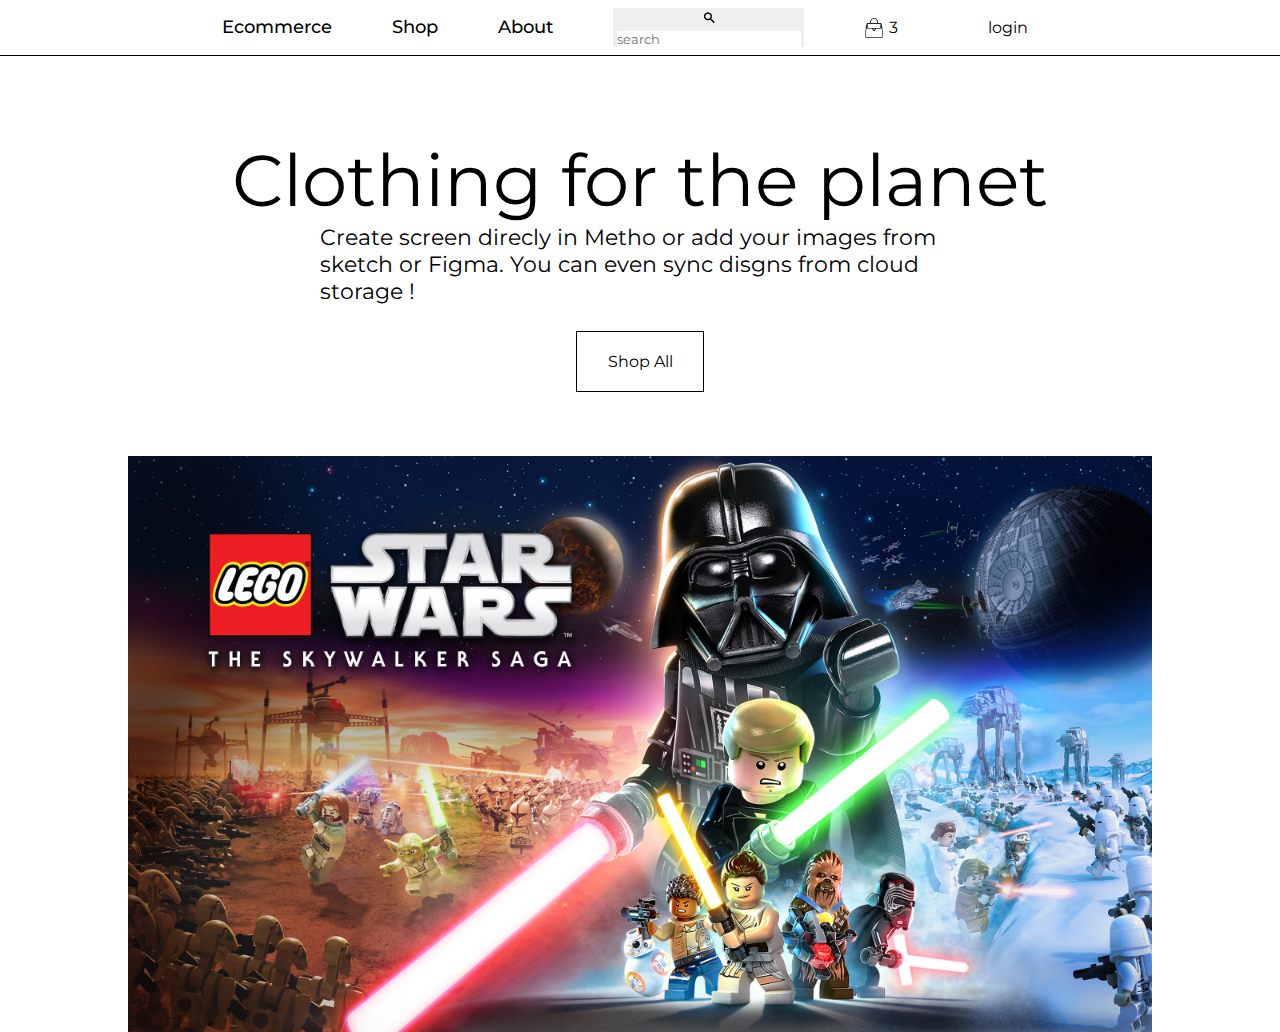
==== index.html @ 30d464f5 "Merge branch 'main' of https://github.com/Clonestriker/Ecommerce-Devweb into main" ====
<!DOCTYPE html>
<html lang="fr">
<head>
    <meta charset="UTF-8">
    <meta http-equiv="X-UA-Compatible" content="IE=edge">
    <meta name="viewport" content="width=device-width, initial-scale=1.0">
    <link rel="stylesheet" href="style/style_index.css">
    <title>Site de E-commerce</title>
</head>
<body>
    <input type="checkbox" id="toggle">

    <nav>
        <label class="navbar-toggler" for="toggle">
            <span class="bar"></span>
            <span class="bar"></span>
            <span class="bar"></span>
        </label>

        <ul class="nav-list">
            <li class="nav-item">
                <a class="nav-link">Ecommerce</a>
            </li>
            <li class="nav-item">
                <a class="nav-link">Shop</a>
            </li>
            <li class="nav-item">
                <a class="nav-link">About</a>
            </li>
            <li class="nav-item">
                <div class="boutonRecherche"><button  type="submit"><img src="sources/loupe noir.png" alt="Bouton de recherche " width="20" ><input type="text" name="pass" placeholder="search"></div>
            </li>
            <li class="nav-item">
                <img src="sources/shop.png" alt="sac à main pour le shop" class = "img-shop"width="20">3
            </li>
            <li class="nav-item">
                <a class="nav-item">login</a>   
            </li>
        </ul>

    </nav>

    <div class="Header01"><a> Clothing for the planet</a></div>

    <div class="Header04"> <a>Create screen direcly in Metho or add your images from sketch or Figma. You can even sync disgns from cloud storage !</a></div>

    <div class="button-shop" > <input type="button">Shop All</button> </div>

    <div class="image-menu"><img src="img/jeux_lego_star_wars" alt="Image de menu star wars"></div>

    
    <!-- <nav>
        <ul class="nav-list">
            <li class="nav-bar-items"><a class="nav-link">Ecommerce</a></li>
            <li class="nav-bar-items"><a href="/page/panier.html" class="nav-link">Panier</a></li>
            <li class="nav-bar-items"><a href="/page/produit.html" class="nav-link">Produit</a></li>
            <li class="nav-bar-items"><a class="nav-link">Shop</a></li>
            <li class="nav-bar-items"><button class="boutonRecherche" type="submit"><img src="/sources/loupe noir.png" alt="Bouton de recherche " width="20"><input class="search" type="search" placeholder="Search" aria-label="Search"></button></li>
            <li class="nav-bar-items"><a href="/page/shop.html" class="nav-link"><img src="/sources/shop.png" alt="image d'un panier pour ses produits" height="20"></a></li>
            <li class="nav-bar-items"><a class="nav-link">Login</a></li>
        </ul>
    
    
    </nav> --> 
</body>
</html>
---- style/style_index.css ----
@import url('https://fonts.googleapis.com/css2?family=Montserrat&display=swap');
@import url('https://fonts.googleapis.com/css2?family=Inter+Tight:wght@500&family=Montserrat:wght@500&family=Roboto:wght@400;700&display=swap');

* {
    margin: 0;
    padding: 0;
    border: 0;
    outline: 0;
    list-style: none;
    text-decoration: none;
    font-family: 'Montserrat', sans-serif;
}

nav {
    display: flex;
    justify-content: space-evenly;
    padding: 0 15%;
    height: 55px;
    line-height: 75px;
    border-bottom: 1px solid black;
    
}
.recherche{
    display: flex;
    text-align: center;
    background-color: white;
}

.img-shop{
    padding-right: 5px;
}

nav .nav-list {
    display: flex;
    width: 100%;
    justify-content: space-between;

}

.boutonRecherche{
    display: flex;
    justify-content: center;
    justify-items: center;



    background-color: white;
}

.nav-item{
    display: flex;
    align-items: center;
}

nav .nav-list .nav-item {
    cursor: pointer;
    height: 100%;
    padding: 0 30px;
    transition: .4s;
}

nav .nav-list .nav-item:hover {
    background: #b69955;
}


nav .nav-list .nav-link {
    color: #000;
    font-size: 18px;
    font-weight: 500;
}

@media (max-width: 935px) {

    nav {
        padding: 0 2rem;
    }

    nav .nav-list .nav-item {
        padding: 0 20px;
    }

}

@media (max-width: 675px) {

    nav{
        background-color:black;
        height: 75px;
        display: flex;
        justify-content: end;
    }
    nav .nav-list {
        display: grid;
        align-items: start;
        position: absolute;
        background: #404040;
        width: 100%;
        top: 75px;
        left: 0;
        transform: translateY(-100%);
        z-index: -1;
        transition: .6s;
    }

    nav .nav-list .nav-item {
        padding-left: 35px;
    }

    nav .navbar-toggler {
        display: grid !important;
    }

    .Header04{
        text-align: center;
        padding: 0;
        
    }

}

nav .navbar-toggler {
    display: none;
    height: min-content;
    margin: 18px -10px 0 0;
    cursor: pointer;
}

nav .navbar-toggler .bar {
    width: 40px;
    height: 5px;
    margin-bottom: 10px;
    background: #ffffff;
    border-radius: 10%;
    transition: .4s;
}

#toggle {
    display: none;
}

input:checked ~ nav .nav-list {
    transform: translateY(0);
}

input:checked ~ nav .navbar-toggler {
    margin-top: 35px;
}

input:checked ~ nav .navbar-toggler .bar:nth-child(1) {
    position: absolute;
    transform: rotate(45deg);
}

input:checked ~ nav .navbar-toggler .bar:nth-child(2) {
    display: none;
}

input:checked ~ nav .navbar-toggler .bar:nth-child(3) {
    transform: rotate(-45deg);
}




.Header01{
    margin-top: 5em;
    text-align: center;
}

.Header01 a{
    font-size: 72px;
}

.Header04{
    margin: 0% 25%;
}

.Header04 a{
    text-align: center;
    font-size: 22px;
}


.button-shop {
    background-color: #ffffff; /* Green */
    border: none;
    color: black;
    border: 1px solid black;
    margin: 0% 45%;
    margin-top: 2%;
    padding: 20px 15px;
    text-decoration: none;
    font-size: 16px;
    text-align: center;
  }

.image-menu{
    display: flex;
    align-items: center;
    justify-content: center;
    margin-top: 4em;
}

.image-menu img{
    width: 80%;
}
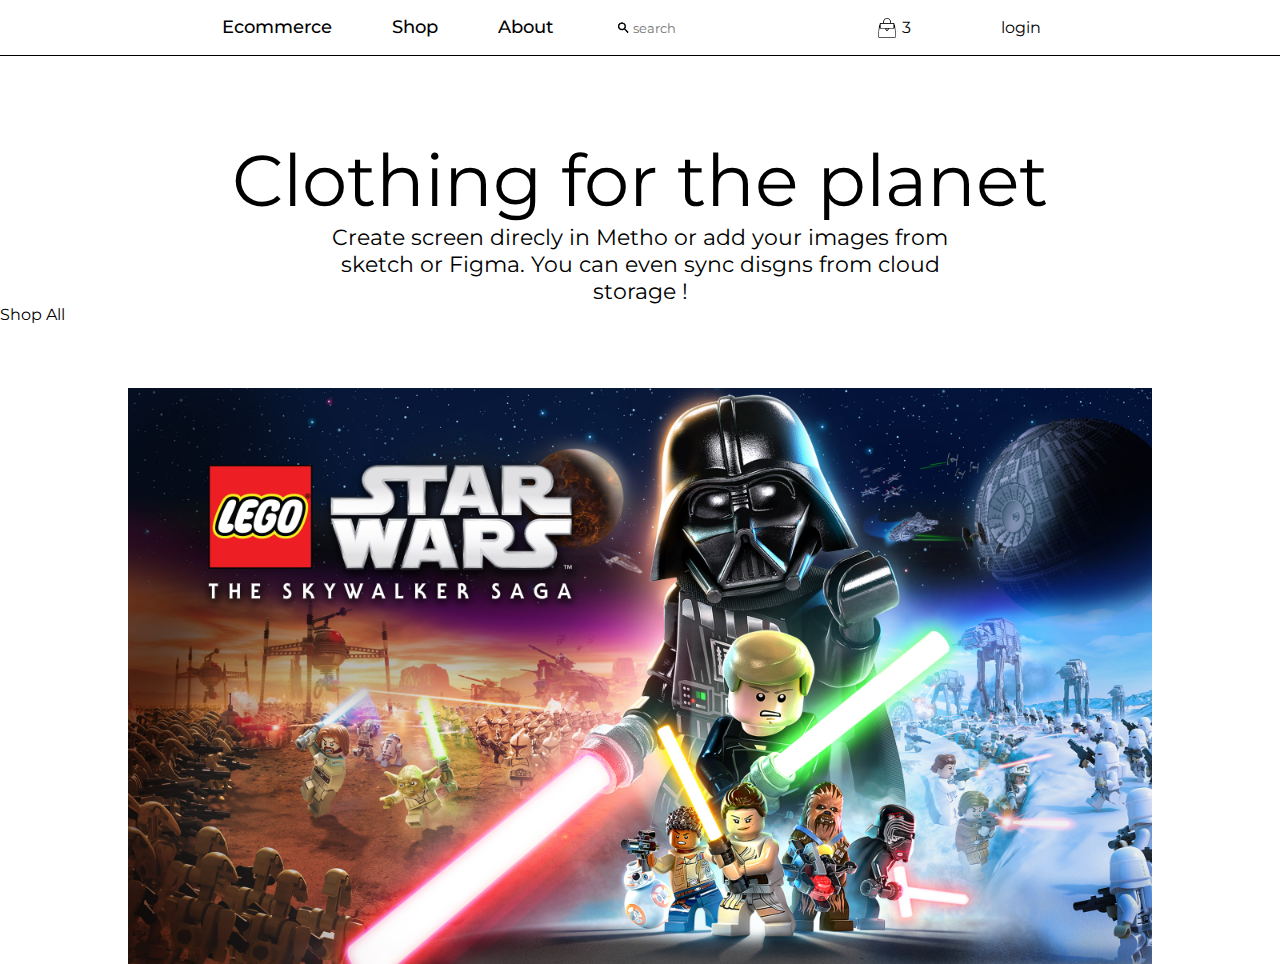
==== commit ea8b3a9d: "button" ====
--- a/index.html
+++ b/index.html
@@ -28,7 +28,9 @@
                 <a class="nav-link">About</a>
             </li>
             <li class="nav-item">
-                <div class="boutonRecherche"><button  type="submit"><img src="sources/loupe noir.png" alt="Bouton de recherche " width="20" ><input type="text" name="pass" placeholder="search"></div>
+                <div class="boutonRecherche">
+                    <button  type="submit"></button>
+                    <img src="sources/loupe noir.png" alt="Bouton de recherche " width="20" ><input type="text" name="pass" placeholder="search"></div>
             </li>
             <li class="nav-item">
                 <img src="sources/shop.png" alt="sac à main pour le shop" class = "img-shop"width="20">3
@@ -39,14 +41,19 @@
         </ul>
 
     </nav>
+    <div class="content-menu">
+        <div class="Header01"><a> Clothing for the planet</a></div>
 
-    <div class="Header01"><a> Clothing for the planet</a></div>
-
-    <div class="Header04"> <a>Create screen direcly in Metho or add your images from sketch or Figma. You can even sync disgns from cloud storage !</a></div>
-
-    <div class="button-shop" > <input type="button">Shop All</button> </div>
-
-    <div class="image-menu"><img src="img/jeux_lego_star_wars" alt="Image de menu star wars"></div>
+        <div class="Header04"> <a>Create screen direcly in Metho or add your images from sketch or Figma. You can even sync disgns from cloud storage !</a></div>
+        
+        <div id="test">
+            <a class="button">Shop All</a>
+        </div>
+        
+    
+        <div class="image-menu"><img src="img/jeux_lego_star_wars" alt="Image de menu star wars"></div>
+    </div>
+   
 
     
     <!-- <nav>
--- a/style/style_index.css
+++ b/style/style_index.css
@@ -111,11 +111,12 @@
         display: grid !important;
     }
 
-    .Header04{
-        text-align: center;
-        padding: 0;
-        
-    }
+    .button-shop input{
+        width: 100px;
+      }
+
+ 
+
 
 }
 
@@ -143,6 +144,11 @@
     transform: translateY(0);
 }
 
+input:checked ~ .content-menu {
+    transform: translateY(50%);
+    transition-duration: 1s;
+}
+
 input:checked ~ nav .navbar-toggler {
     margin-top: 35px;
 }
@@ -174,26 +180,21 @@
 
 .Header04{
     margin: 0% 25%;
+    text-align: center;
 }
 
 .Header04 a{
-    text-align: center;
     font-size: 22px;
 }
 
 
-.button-shop {
-    background-color: #ffffff; /* Green */
-    border: none;
-    color: black;
-    border: 1px solid black;
-    margin: 0% 45%;
-    margin-top: 2%;
-    padding: 20px 15px;
-    text-decoration: none;
-    font-size: 16px;
-    text-align: center;
-  }
+.button{
+    
+}
+
+.test{
+    text-align: center;
+}
 
 .image-menu{
     display: flex;
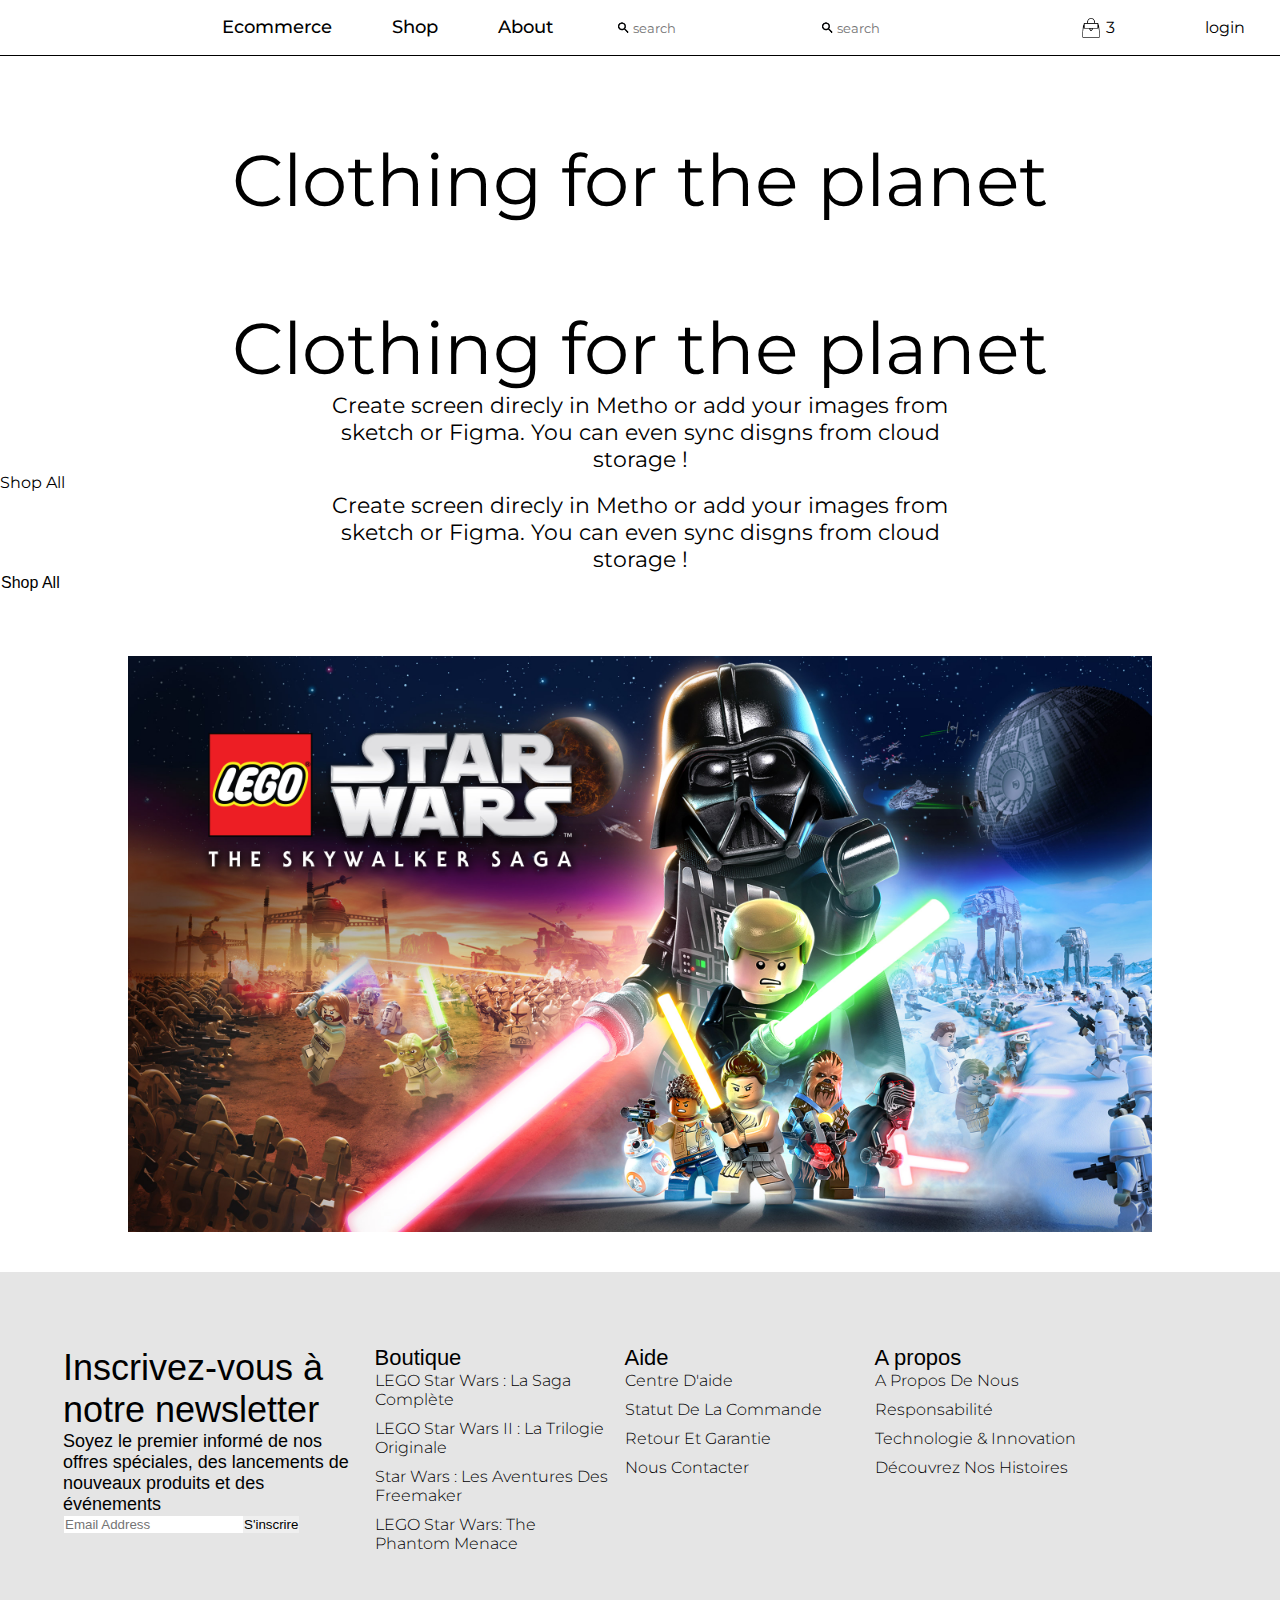
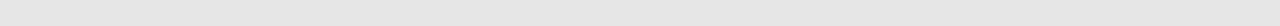
==== commit 0f39bcff: "Merge branch 'main' of https://github.com/Clonestriker/Ecommerce-Devweb" ====
--- a/index.html
+++ b/index.html
@@ -5,6 +5,8 @@
     <meta http-equiv="X-UA-Compatible" content="IE=edge">
     <meta name="viewport" content="width=device-width, initial-scale=1.0">
     <link rel="stylesheet" href="style/style_index.css">
+    <link rel="stylesheet" href="style/style_footer.css">
+
     <title>Site de E-commerce</title>
 </head>
 <body>
@@ -28,12 +30,13 @@
                 <a class="nav-link">About</a>
             </li>
             <li class="nav-item">
+                <button class="boutonRecherche" type="submit"><img src="/sources/loupe noir.png" alt="Bouton de recherche " width="20" ><input type="text" name="pass" placeholder="search">
                 <div class="boutonRecherche">
                     <button  type="submit"></button>
                     <img src="sources/loupe noir.png" alt="Bouton de recherche " width="20" ><input type="text" name="pass" placeholder="search"></div>
             </li>
             <li class="nav-item">
-                <img src="sources/shop.png" alt="sac à main pour le shop" class = "img-shop"width="20">3
+                <img src="/sources/shop.png" alt="sac à main pour le shop" class = "img-shop"width="20">3
             </li>
             <li class="nav-item">
                 <a class="nav-item">login</a>   
@@ -44,6 +47,11 @@
     <div class="content-menu">
         <div class="Header01"><a> Clothing for the planet</a></div>
 
+    <div class="Header01"><a> Clothing for the planet</a></div>
+
+    <div class="Header04"> <a>Create screen direcly in Metho or add your images from sketch or Figma. You can even sync disgns from cloud storage !</a></div>
+
+    <div class="button-shop" > <input type="button">Shop All</button> </div>
         <div class="Header04"> <a>Create screen direcly in Metho or add your images from sketch or Figma. You can even sync disgns from cloud storage !</a></div>
         
         <div id="test">
@@ -69,6 +77,50 @@
     
     
     </nav> --> 
+    <footer>
+        <footer class="footer">
+            <div class="container">
+                <div class="row">
+                    <div class="footer-col-one">
+                        <p class="h3">Inscrivez-vous à notre newsletter</p>
+                        <p class="texte">
+                            Soyez le premier informé de nos offres spéciales, des lancements de nouveaux produits et des événements                      
+                        </p>
+                        <div class="signUp ">
+                            <input type="text" class="form-control" placeholder="Email Address" aria-label="Recipient's username" aria-describedby="button-addon2">
+                            <button class="button" type="button" id="button-addon2">S'inscrire</button>
+                        </div>
+                    </div>
+                    <div class="footer-col">
+                        <p class="h5">Boutique</p>
+                        <ul class="p3">
+                            <li><a href="#">LEGO Star Wars : La Saga complète</a></li>
+                            <li><a href="#">LEGO Star Wars II : La Trilogie originale</a></li>
+                            <li><a href="#">Star Wars : Les Aventures des Freemaker</a></li>
+                            <li><a href="#">LEGO Star Wars: The Phantom Menace</a></li>                            
+                        </ul>
+                    </div>
+                    <div class="footer-col">
+                        <p class="h5">Aide</p>
+                        <ul class="p3">
+                            <li><a href="#">Centre d'aide</a></li>
+                            <li><a href="#">Statut de la commande</a></li>                          
+                            <li><a href="#">Retour et garantie</a></li>
+                            <li><a href="#">Nous contacter</a></li>
+                        </ul>
+                    </div>
+                    <div class="footer-col">
+                        <p class="h5">A propos</p>
+                        <ul class="p3">
+                            <li><a href="#">A propos de nous</a></li>
+                            <li><a href="#">Responsabilité</a></li>
+                            <li><a href="#">Technologie & Innovation</a></li>
+                            <li><a href="#">Découvrez nos histoires</a></li>
+                        </ul>
+                    </div>
+                </div>
+            </div>	
+    </footer>
 </body>
 </html>
 
--- a/style/style_footer.css
+++ b/style/style_footer.css
@@ -0,0 +1,152 @@
+
+footer .container
+{
+	max-width: 1170px;
+	margin: auto;
+}
+
+.row
+{
+	display: flex;
+	flex-wrap: wrap;
+}
+
+footer ul	
+{
+	list-style: none;
+}
+
+footer
+{
+	margin-top: 40px;
+	position: relative;
+	width: 100%;
+	bottom: 0px;
+}
+
+.footer
+{
+    background-color: #E5E5E5;
+	padding: 70px 0;
+}
+
+
+.footer-col
+{
+	width: 20%;
+	padding: 0 5px;
+	border:3px solid transparent;
+}
+
+.footer-col-one
+{
+	width: 25%;
+	padding: 0 5px;
+	border:3px solid transparent;
+	margin-right: 3px;
+}
+
+.form-control{
+	color:lightgray;
+	font-family: Arial, Helvetica, sans-serif;
+	box-sizing: border-box;
+	position:static;
+	border: 0.5px solid transparent;
+}
+.signUp{
+	
+	font-family: Arial, Helvetica, sans-serif;
+	font-weight: 700;
+	font-size: 14px;
+	line-height: 16px;
+	display: flex;
+	align-items: center;
+	letter-spacing: -0.3px;
+	color: #000000;
+	border: 1px solid transparent;
+}
+.button{
+	font-family: Arial, Helvetica, sans-serif;
+	border: 1px solid transparent;
+}
+.h3{
+	font-family:Arial, Helvetica, sans-serif;
+	font-size: 36px;
+	margin-top: 2px;
+}
+.h5{
+	font-family:Arial, Helvetica, sans-serif;
+	font-size: 22px;
+}
+.p3{
+	font-family:Arial, Helvetica, sans-serif;
+	font-size: 18px;
+}
+.texte{
+	font-family:Arial, Helvetica, sans-serif;
+	font-size: 18px;
+}
+footer ul
+{
+	padding-left: 0px;
+}
+
+.footer-col ul li:not(:last-child)
+{
+	margin-bottom: 10px;
+}
+
+.footer-col ul li a,.footer-col ul li p
+{
+	font-size: 16px;
+	text-transform: capitalize;
+	color: black;
+	text-decoration: none;
+	font-weight: 300;
+	color: black;
+	display: flex;
+	transition: all 0.3s ease;
+}
+
+.footer-col ul li a:hover,.footer-col ul li p:hover
+{
+	color: black;
+	padding-left: 8px;
+}
+
+.footer-col .social_links a
+{
+	display: inline-block;
+	height: 40px;
+	width: 40px;
+	background-color: rgba(255,255,255,0.2);
+	margin: 0 10px 10px 0;
+	text-align: center;
+	padding-top: 10px;
+	border-radius: 50%;
+	color: black;
+	transition: all 0.5s ease;
+}
+
+.footer-col .social_links a:hover
+{
+	color: #24262b;
+	background-color: #ffffff;
+}
+
+@media(max-width: 780px)
+{
+	.footer-col
+	{
+		width: 50%;
+		margin-bottom: 30px;
+	}
+}
+
+@media(max-width: 574px)
+{
+	.footer-col
+	{
+		width: 100%;
+	}
+}
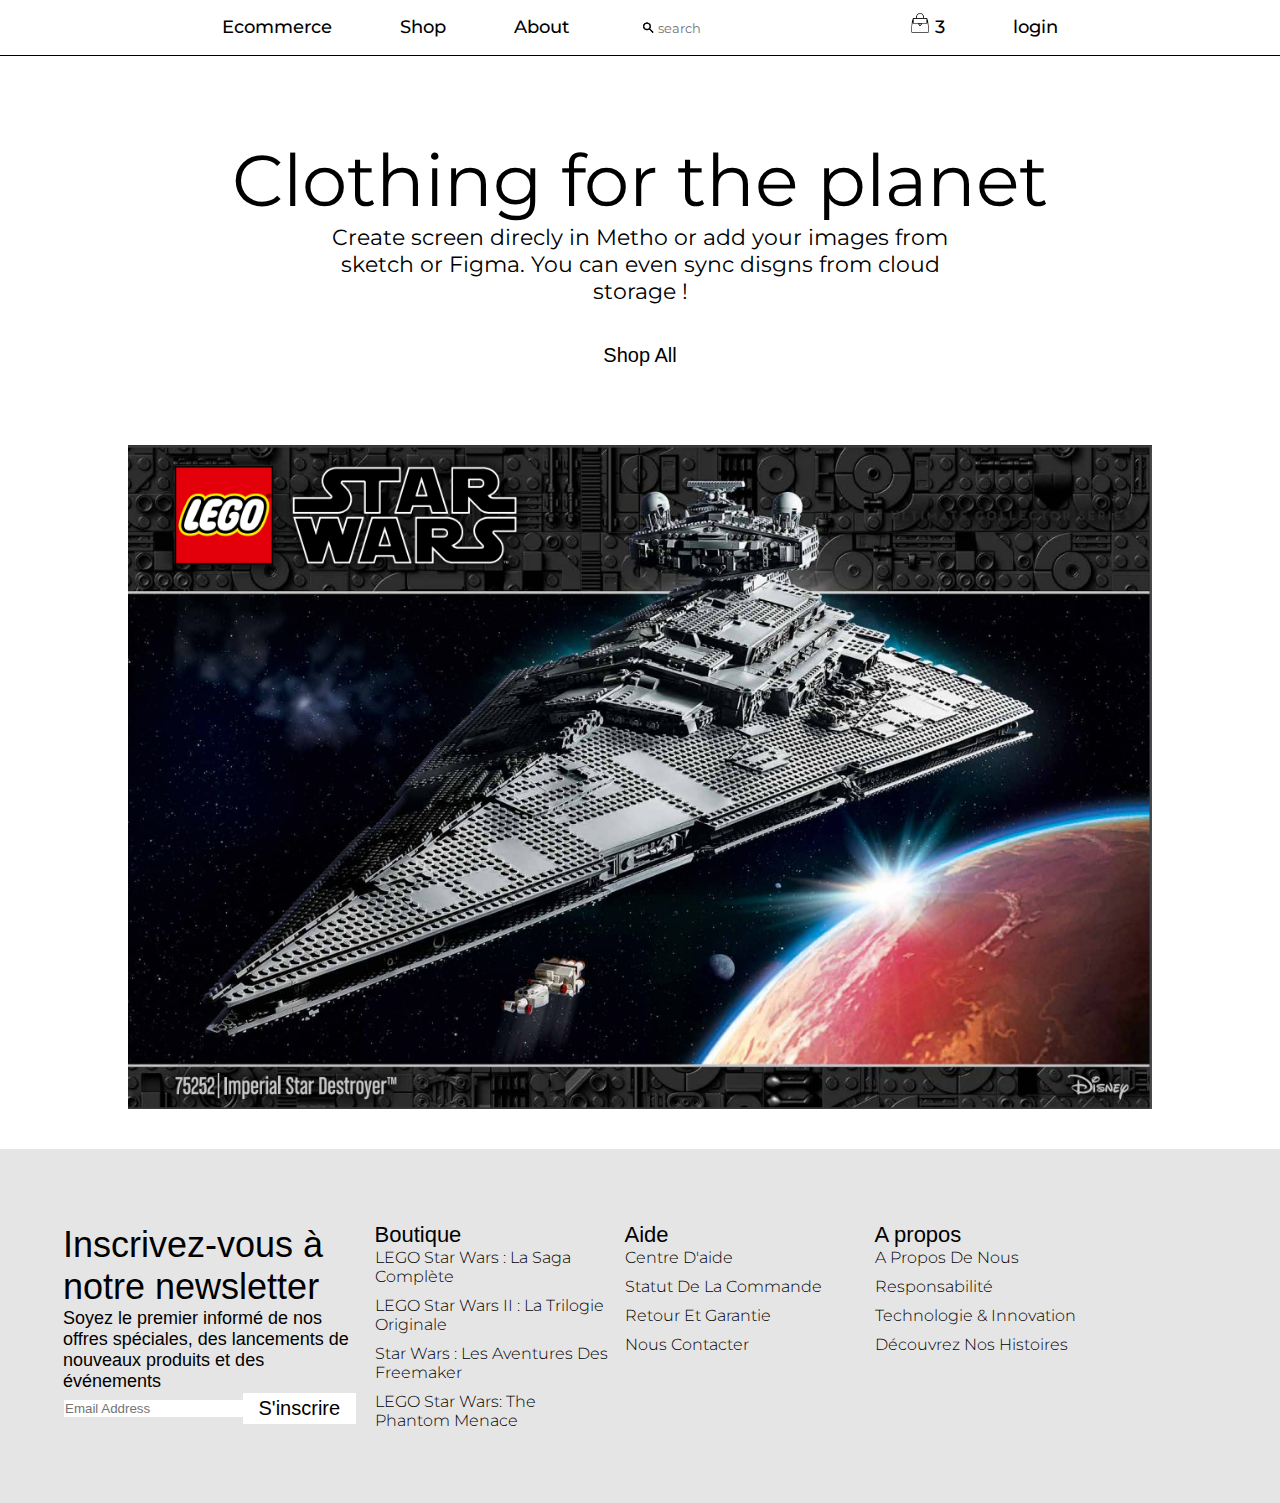
==== commit 5692171f: "nav-bar" ====
--- a/index.html
+++ b/index.html
@@ -6,12 +6,13 @@
     <meta name="viewport" content="width=device-width, initial-scale=1.0">
     <link rel="stylesheet" href="style/style_index.css">
     <link rel="stylesheet" href="style/style_footer.css">
+    <link rel="stylesheet" href="style/style_nav.css">
+    <link rel="icon" href="../img/webIcon.ico">
 
     <title>Site de E-commerce</title>
 </head>
 <body>
     <input type="checkbox" id="toggle">
-
     <nav>
         <label class="navbar-toggler" for="toggle">
             <span class="bar"></span>
@@ -21,46 +22,52 @@
 
         <ul class="nav-list">
             <li class="nav-item">
-                <a class="nav-link">Ecommerce</a>
+                <a class="nav-link" href="index.html">Ecommerce</a>
             </li>
             <li class="nav-item">
-                <a class="nav-link">Shop</a>
+                <a class="nav-link" href="page/shop.html">Shop</a>
             </li>
+
             <li class="nav-item">
                 <a class="nav-link">About</a>
             </li>
+
             <li class="nav-item">
-                <button class="boutonRecherche" type="submit"><img src="/sources/loupe noir.png" alt="Bouton de recherche " width="20" ><input type="text" name="pass" placeholder="search">
                 <div class="boutonRecherche">
                     <button  type="submit"></button>
-                    <img src="sources/loupe noir.png" alt="Bouton de recherche " width="20" ><input type="text" name="pass" placeholder="search"></div>
+                    <img src="sources/loupe noir.png" alt="Bouton de recherche " width="20" ><input type="text" name="pass" placeholder="search">
+                </div>
             </li>
+
             <li class="nav-item">
-                <img src="/sources/shop.png" alt="sac à main pour le shop" class = "img-shop"width="20">3
+                <a href="page/panier.html" class="nav-link"><img src="sources/shop.png" alt="sac à main pour le shop" class = "img-shop"width="20">3</a>
             </li>
+
             <li class="nav-item">
-                <a class="nav-item">login</a>   
+                <a class="nav-link">login</a>   
             </li>
         </ul>
+    </nav>
 
-    </nav>
     <div class="content-menu">
-        <div class="Header01"><a> Clothing for the planet</a></div>
+        <div class="Header01">
+            <a> Clothing for the planet</a>
+        </div>
 
-    <div class="Header01"><a> Clothing for the planet</a></div>
+        <div class="Header04"> 
+            <a>Create screen direcly in Metho or add your images from sketch or Figma. You can even sync disgns from cloud storage !</a>
+        </div>
 
-    <div class="Header04"> <a>Create screen direcly in Metho or add your images from sketch or Figma. You can even sync disgns from cloud storage !</a></div>
+        <div class="test">
+            <button class="button">Shop All</button>
+        </div>
 
-    <div class="button-shop" > <input type="button">Shop All</button> </div>
-        <div class="Header04"> <a>Create screen direcly in Metho or add your images from sketch or Figma. You can even sync disgns from cloud storage !</a></div>
-        
-        <div id="test">
-            <a class="button">Shop All</a>
+        <div class="image-menu">
+            <img src="sources/Starwars-accueil.png" alt="Image de menu star wars">
         </div>
-        
-    
-        <div class="image-menu"><img src="img/jeux_lego_star_wars" alt="Image de menu star wars"></div>
     </div>
+
+
    
 
     
--- a/style/style_index.css
+++ b/style/style_index.css
@@ -11,163 +11,11 @@
     font-family: 'Montserrat', sans-serif;
 }
 
-nav {
-    display: flex;
-    justify-content: space-evenly;
-    padding: 0 15%;
-    height: 55px;
-    line-height: 75px;
-    border-bottom: 1px solid black;
-    
-}
-.recherche{
-    display: flex;
-    text-align: center;
-    background-color: white;
-}
+
 
 .img-shop{
     padding-right: 5px;
 }
-
-nav .nav-list {
-    display: flex;
-    width: 100%;
-    justify-content: space-between;
-
-}
-
-.boutonRecherche{
-    display: flex;
-    justify-content: center;
-    justify-items: center;
-
-
-
-    background-color: white;
-}
-
-.nav-item{
-    display: flex;
-    align-items: center;
-}
-
-nav .nav-list .nav-item {
-    cursor: pointer;
-    height: 100%;
-    padding: 0 30px;
-    transition: .4s;
-}
-
-nav .nav-list .nav-item:hover {
-    background: #b69955;
-}
-
-
-nav .nav-list .nav-link {
-    color: #000;
-    font-size: 18px;
-    font-weight: 500;
-}
-
-@media (max-width: 935px) {
-
-    nav {
-        padding: 0 2rem;
-    }
-
-    nav .nav-list .nav-item {
-        padding: 0 20px;
-    }
-
-}
-
-@media (max-width: 675px) {
-
-    nav{
-        background-color:black;
-        height: 75px;
-        display: flex;
-        justify-content: end;
-    }
-    nav .nav-list {
-        display: grid;
-        align-items: start;
-        position: absolute;
-        background: #404040;
-        width: 100%;
-        top: 75px;
-        left: 0;
-        transform: translateY(-100%);
-        z-index: -1;
-        transition: .6s;
-    }
-
-    nav .nav-list .nav-item {
-        padding-left: 35px;
-    }
-
-    nav .navbar-toggler {
-        display: grid !important;
-    }
-
-    .button-shop input{
-        width: 100px;
-      }
-
- 
-
-
-}
-
-nav .navbar-toggler {
-    display: none;
-    height: min-content;
-    margin: 18px -10px 0 0;
-    cursor: pointer;
-}
-
-nav .navbar-toggler .bar {
-    width: 40px;
-    height: 5px;
-    margin-bottom: 10px;
-    background: #ffffff;
-    border-radius: 10%;
-    transition: .4s;
-}
-
-#toggle {
-    display: none;
-}
-
-input:checked ~ nav .nav-list {
-    transform: translateY(0);
-}
-
-input:checked ~ .content-menu {
-    transform: translateY(50%);
-    transition-duration: 1s;
-}
-
-input:checked ~ nav .navbar-toggler {
-    margin-top: 35px;
-}
-
-input:checked ~ nav .navbar-toggler .bar:nth-child(1) {
-    position: absolute;
-    transform: rotate(45deg);
-}
-
-input:checked ~ nav .navbar-toggler .bar:nth-child(2) {
-    display: none;
-}
-
-input:checked ~ nav .navbar-toggler .bar:nth-child(3) {
-    transform: rotate(-45deg);
-}
-
-
-
 
 .Header01{
     margin-top: 5em;
@@ -187,14 +35,21 @@
     font-size: 22px;
 }
 
-
-.button{
+.test{
+    display: flex;
+    align-items: center;
+    justify-content: center;
+    margin-top: 2%;
     
 }
 
-.test{
-    text-align: center;
-}
+.button {
+    padding: 1% 5%;
+    font-size: 20px;
+    background: white;
+    color: black;
+    border: 1px solid black;
+  }
 
 .image-menu{
     display: flex;
--- a/style/style_nav.css
+++ b/style/style_nav.css
@@ -0,0 +1,154 @@
+* {
+    margin: 0;
+    padding: 0;
+    border: 0;
+    outline: 0;
+    list-style: none;
+    text-decoration: none;
+    font-family: 'Montserrat', sans-serif;
+}
+
+
+nav {
+    display: flex;
+    justify-content: space-evenly;
+    padding: 0 15%;
+    height: 55px;
+    line-height: 75px;
+    border-bottom: 1px solid black;
+    
+}
+
+
+nav .nav-list {
+    display: flex;
+    width: 100%;
+    justify-content: space-between;
+
+}
+
+
+
+.nav-item{
+    display: flex;
+    align-items: center;
+}
+
+nav .nav-list .nav-item {
+    cursor: pointer;
+    height: 100%;
+    padding: 0 30px;
+    transition: .4s;
+}
+
+.recherche{
+    display: flex;
+    text-align: center;
+    background-color: white;
+}
+.boutonRecherche{
+    display: flex;
+    justify-content: center;
+    justify-items: center;
+    background-color: white;
+}
+
+
+nav .nav-list .nav-link {
+    color: #000;
+    font-size: 18px;
+    font-weight: 500;
+}
+
+@media (max-width: 935px) {
+
+    nav {
+        padding: 0 2rem;
+    }
+
+    nav .nav-list .nav-item {
+        padding: 0 20px;
+    }
+
+}
+
+@media (max-width: 675px) {
+
+    nav{
+        background-color:black;
+        height: 75px;
+        display: flex;
+        justify-content: end;
+        z-index: 2;
+    }
+
+    nav .nav-list {
+        display: flex;
+        flex-direction: column;
+        align-items: start;
+        position: absolute;
+        background: #404040;
+        opacity: 99%;
+        width: 100%;
+        top: 75px;
+        left: 0;
+        transform: translateY(-120%);
+        z-index: 1;
+        transition: .6s;
+    }
+
+    nav .nav-list .nav-item {
+        align-self: center;
+    }
+
+    nav .navbar-toggler {
+        z-index: 3;
+        display: grid !important;
+    }
+
+    nav .nav-item .nav-link{
+        color: white;
+    }
+}
+
+nav .navbar-toggler {
+    display: none;
+    height: min-content;
+    margin: 18px -10px 0 0;
+    cursor: pointer;
+}
+
+nav .navbar-toggler .bar {
+    width: 40px;
+    height: 5px;
+    margin-bottom: 10px;
+    background: #ffffff;
+    border-radius: 10%;
+    transition: .4s;
+}
+
+#toggle {
+    display: none;
+}
+
+input:checked ~ nav .nav-list {
+    transform: translateY(0);
+}
+
+
+input:checked ~ nav .navbar-toggler {
+    margin-top: 35px;
+}
+
+input:checked ~ nav .navbar-toggler .bar:nth-child(1) {
+    position: absolute;
+    transform: rotate(45deg);
+}
+
+input:checked ~ nav .navbar-toggler .bar:nth-child(2) {
+    display: none;
+}
+
+input:checked ~ nav .navbar-toggler .bar:nth-child(3) {
+    transform: rotate(-45deg);
+}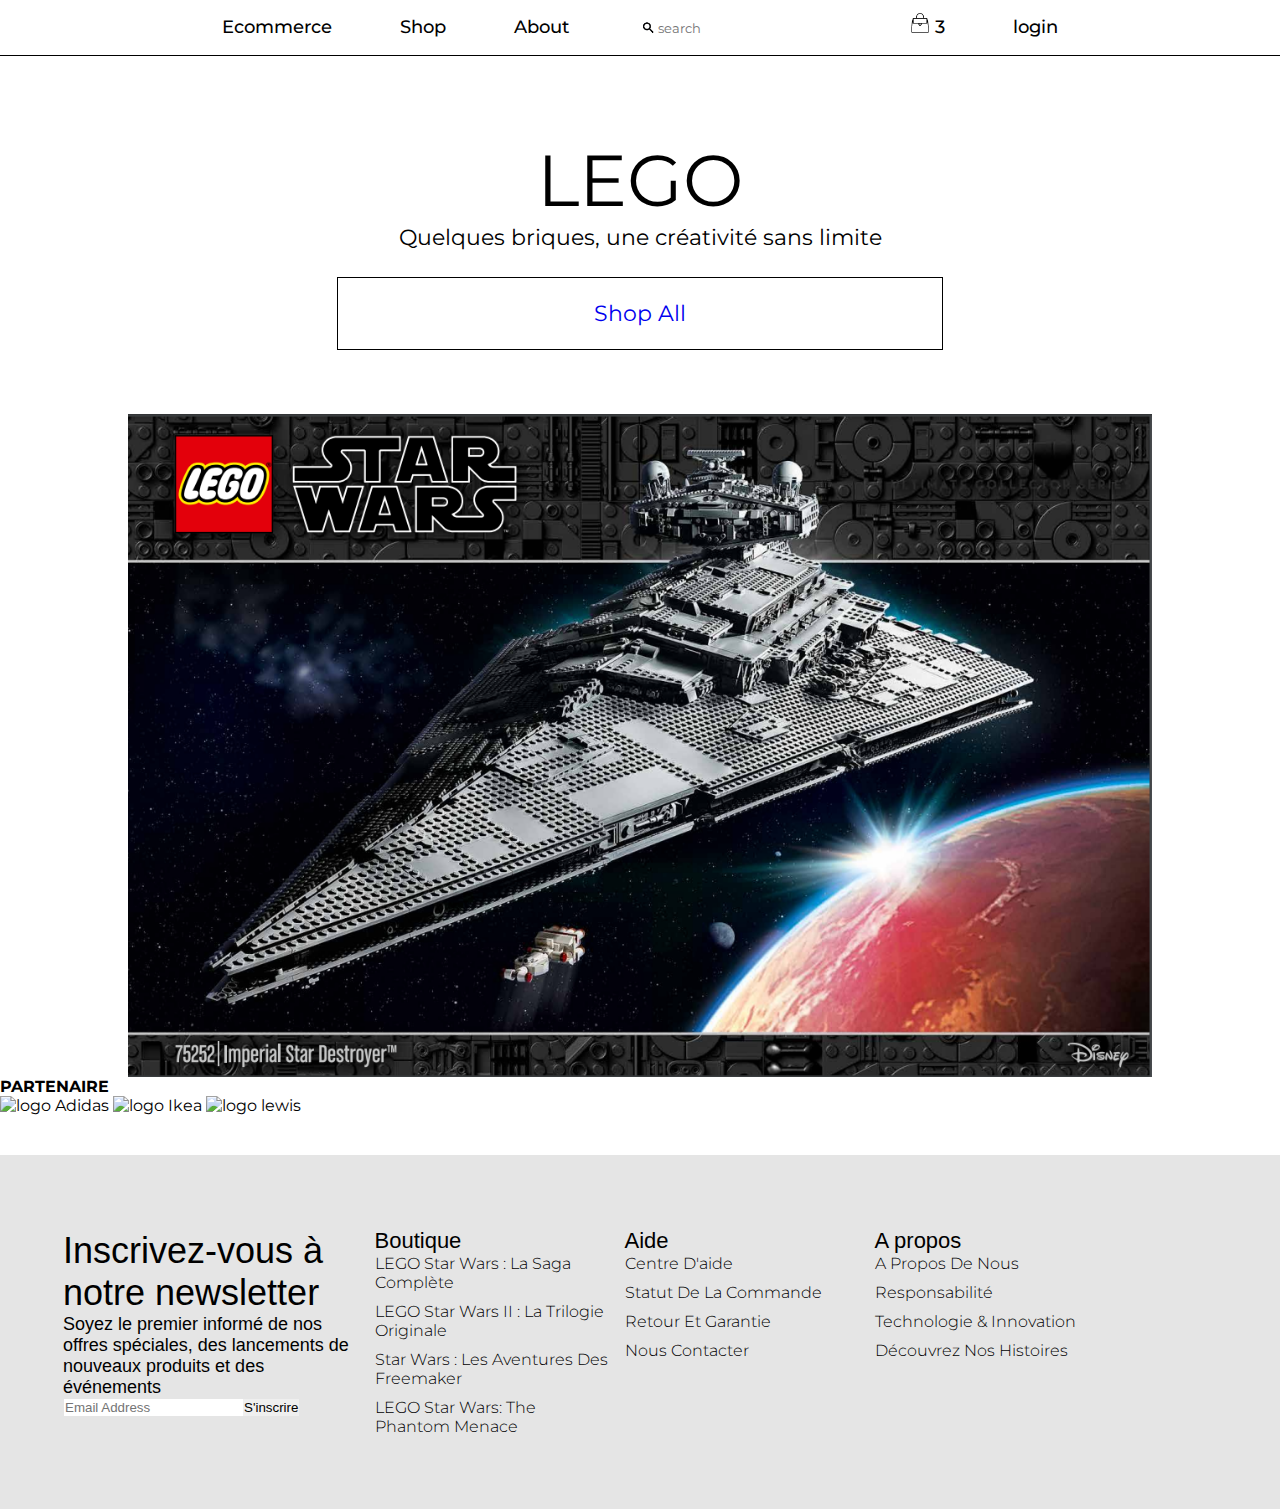
==== commit 6e2cb298: "ajout icon" ====
--- a/index.html
+++ b/index.html
@@ -7,7 +7,7 @@
     <link rel="stylesheet" href="style/style_index.css">
     <link rel="stylesheet" href="style/style_footer.css">
     <link rel="stylesheet" href="style/style_nav.css">
-    <link rel="icon" href="../img/webIcon.ico">
+    <link rel="icon" href="../Ecommerce-Devweb/sources/webIcon.ico">
 
     <title>Site de E-commerce</title>
 </head>
@@ -24,6 +24,7 @@
             <li class="nav-item">
                 <a class="nav-link" href="index.html">Ecommerce</a>
             </li>
+
             <li class="nav-item">
                 <a class="nav-link" href="page/shop.html">Shop</a>
             </li>
@@ -51,39 +52,34 @@
 
     <div class="content-menu">
         <div class="Header01">
-            <a> Clothing for the planet</a>
+            <a>LEGO</a>
         </div>
 
         <div class="Header04"> 
-            <a>Create screen direcly in Metho or add your images from sketch or Figma. You can even sync disgns from cloud storage !</a>
+            <a>Quelques briques, une créativité sans limite</a>
+
+        </div class="boutons-row">
+            <div class="container-bouton">
+                <a href="/page/shop.html" class="text-produit bouton bouton-acheter"> Shop All</a>
+            </div>
         </div>
-
-        <div class="test">
-            <button class="button">Shop All</button>
-        </div>
+        
 
         <div class="image-menu">
             <img src="sources/Starwars-accueil.png" alt="Image de menu star wars">
         </div>
     </div>
 
-
-   
+    <h4>PARTENAIRE</h4>
+    <div class="colaboration">
+        <img src="sources/Adidas-logo.png" alt="logo Adidas">
+        <img src="sources/Ikea_logo.png" alt="logo Ikea">
+        <img src="sources/Levis-Logo.png" alt="logo lewis">
+        
+    </div>
 
     
-    <!-- <nav>
-        <ul class="nav-list">
-            <li class="nav-bar-items"><a class="nav-link">Ecommerce</a></li>
-            <li class="nav-bar-items"><a href="/page/panier.html" class="nav-link">Panier</a></li>
-            <li class="nav-bar-items"><a href="/page/produit.html" class="nav-link">Produit</a></li>
-            <li class="nav-bar-items"><a class="nav-link">Shop</a></li>
-            <li class="nav-bar-items"><button class="boutonRecherche" type="submit"><img src="/sources/loupe noir.png" alt="Bouton de recherche " width="20"><input class="search" type="search" placeholder="Search" aria-label="Search"></button></li>
-            <li class="nav-bar-items"><a href="/page/shop.html" class="nav-link"><img src="/sources/shop.png" alt="image d'un panier pour ses produits" height="20"></a></li>
-            <li class="nav-bar-items"><a class="nav-link">Login</a></li>
-        </ul>
-    
-    
-    </nav> --> 
+
     <footer>
         <footer class="footer">
             <div class="container">
@@ -96,6 +92,7 @@
                         <div class="signUp ">
                             <input type="text" class="form-control" placeholder="Email Address" aria-label="Recipient's username" aria-describedby="button-addon2">
                             <button class="button" type="button" id="button-addon2">S'inscrire</button>
+                            
                         </div>
                     </div>
                     <div class="footer-col">
@@ -128,6 +125,8 @@
                 </div>
             </div>	
     </footer>
+
+    
 </body>
 </html>
 
--- a/style/style_index.css
+++ b/style/style_index.css
@@ -29,27 +29,44 @@
 .Header04{
     margin: 0% 25%;
     text-align: center;
+    margin-bottom: 2%;
 }
 
 .Header04 a{
     font-size: 22px;
 }
 
-.test{
+.button-row{
     display: flex;
     align-items: center;
     justify-content: center;
     margin-top: 2%;
-    
 }
 
-.button {
-    padding: 1% 5%;
-    font-size: 20px;
-    background: white;
-    color: black;
-    border: 1px solid black;
-  }
+
+.container-bouton
+{
+    border: black 1px solid;
+    display: flex;
+    font-size: 22px;
+    background-color: white;
+    justify-content: center;
+    padding: 1em 5em;
+    max-width: 10%;
+
+    margin: 0 auto;
+}
+
+@media (max-width: 1300px) {
+
+   .container-bouton{
+        max-width: 30%;
+   }
+
+}
+  
+
+
 
 .image-menu{
     display: flex;
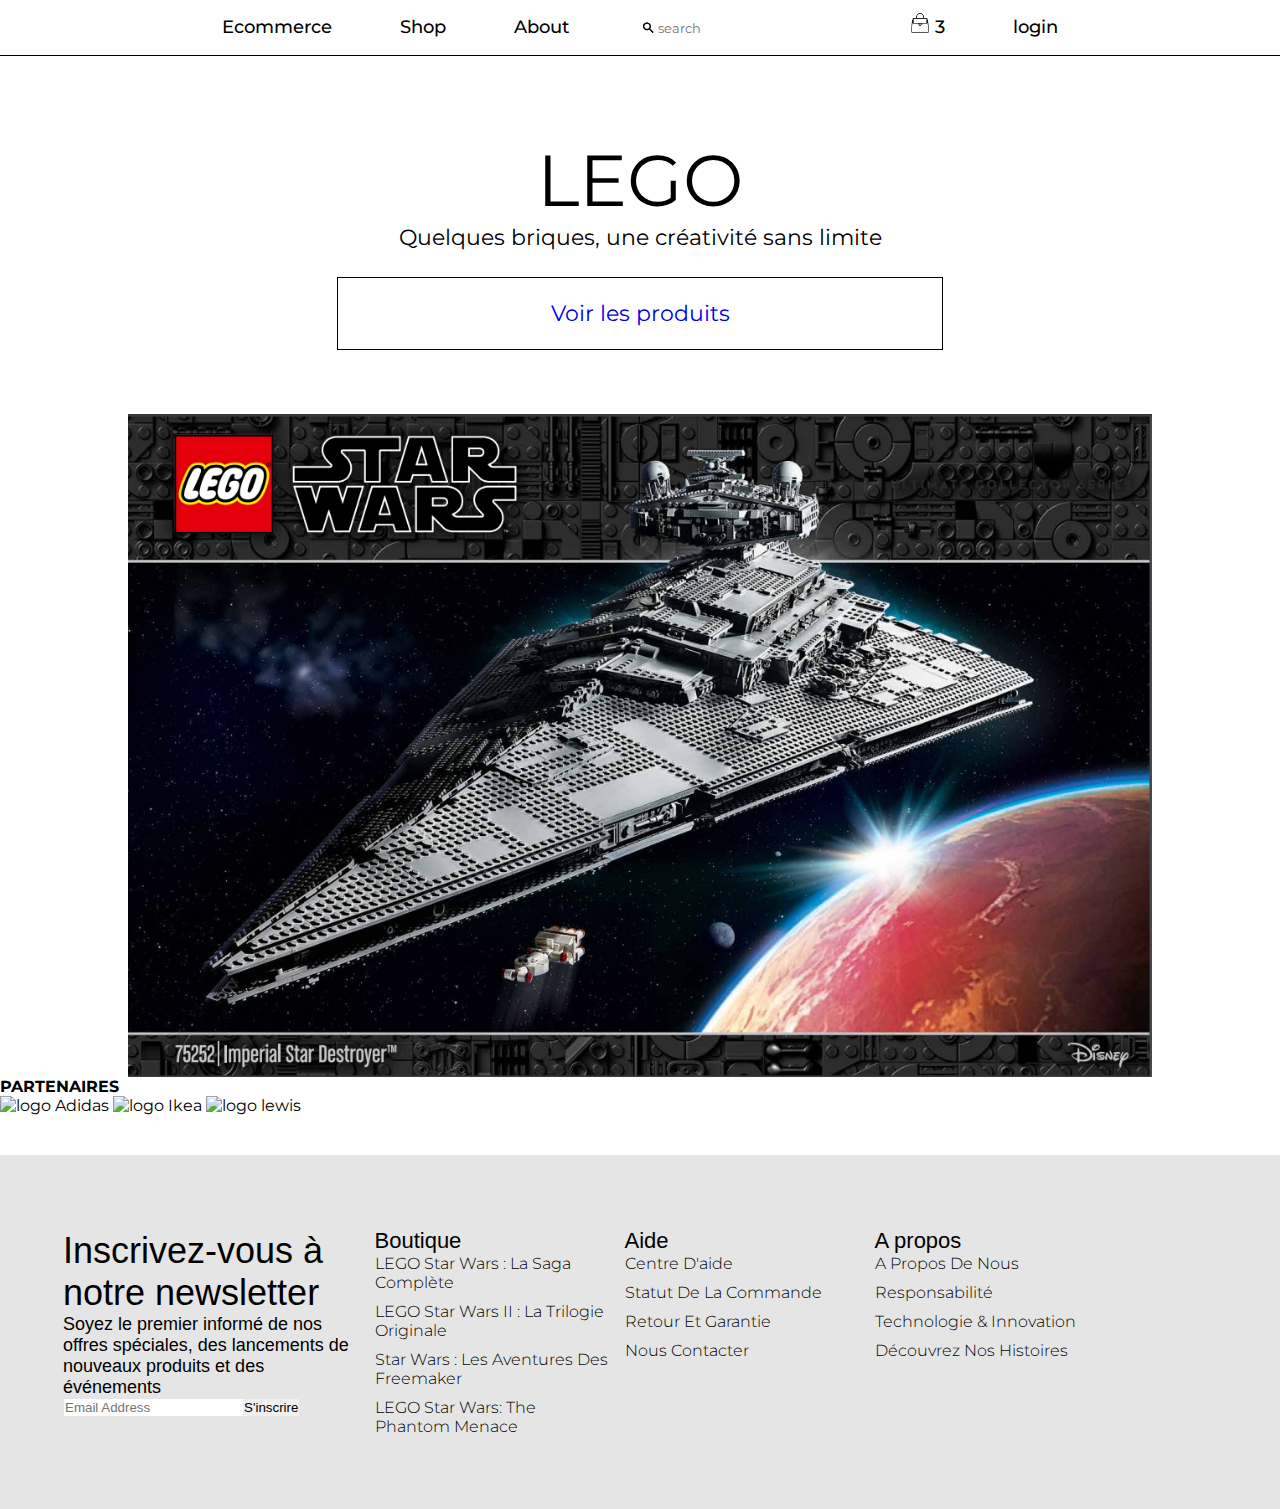
==== commit cd1d9b27: "Merge branch 'main' of https://github.com/Clonestriker/Ecommerce-Devweb" ====
--- a/index.html
+++ b/index.html
@@ -36,7 +36,7 @@
             <li class="nav-item">
                 <div class="boutonRecherche">
                     <button  type="submit"></button>
-                    <img src="sources/loupe noir.png" alt="Bouton de recherche " width="20" ><input type="text" name="pass" placeholder="search">
+                    <img src="sources/loupeNoire.png" alt="Bouton de recherche " width="20" ><input type="text" name="pass" placeholder="search">
                 </div>
             </li>
 
@@ -60,7 +60,7 @@
 
         </div class="boutons-row">
             <div class="container-bouton">
-                <a href="/page/shop.html" class="text-produit bouton bouton-acheter"> Shop All</a>
+                <a href="/page/shop.html" class="text-produit bouton bouton-acheter"> Voir les produits</a>
             </div>
         </div>
         
@@ -70,7 +70,7 @@
         </div>
     </div>
 
-    <h4>PARTENAIRE</h4>
+    <h4>PARTENAIRES</h4>
     <div class="colaboration">
         <img src="sources/Adidas-logo.png" alt="logo Adidas">
         <img src="sources/Ikea_logo.png" alt="logo Ikea">
